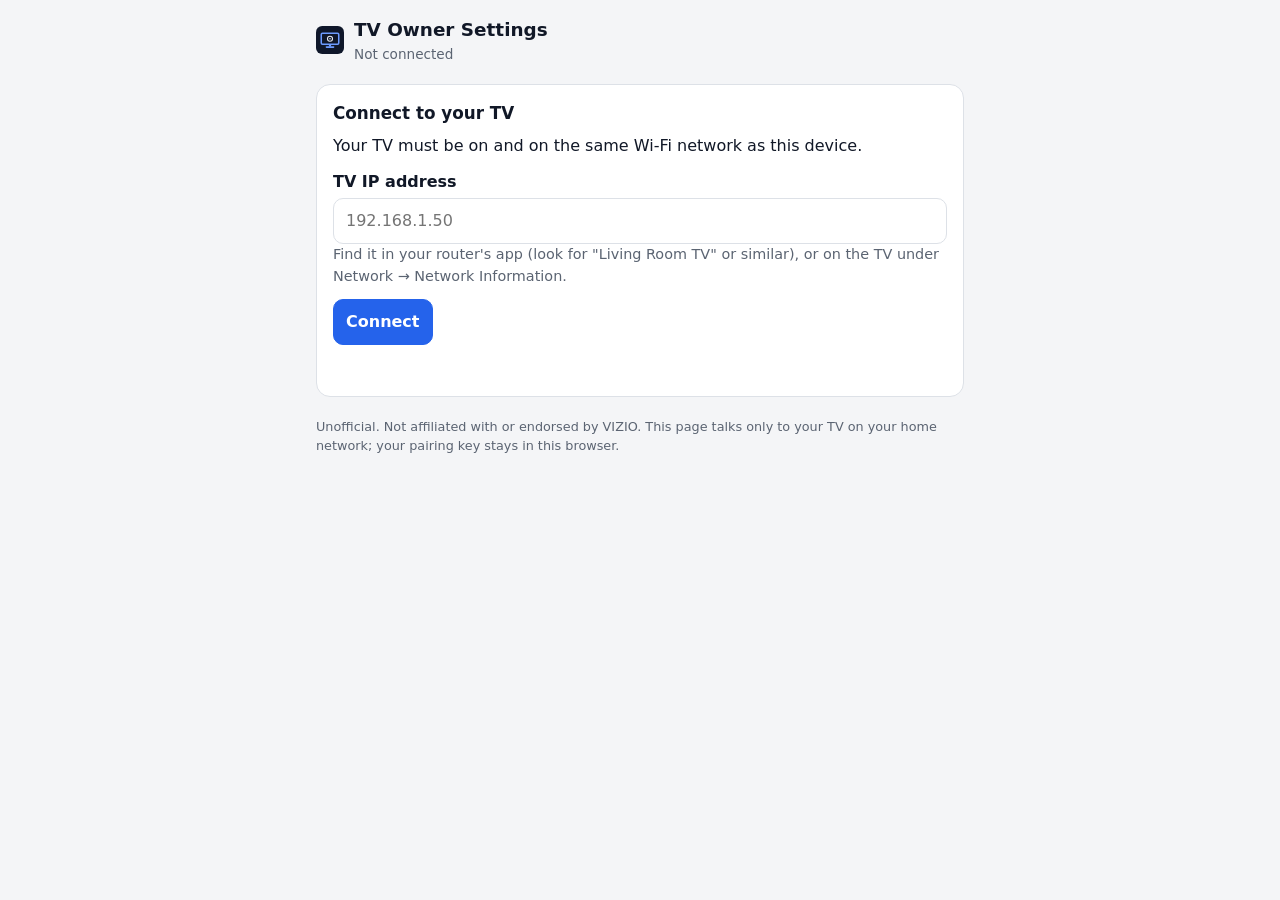
==== web/index.html @ 63c20123 "TV Owner Settings: PWA prototype and TV API tools Co-Authored-By: Claude Opus 5.5 <noreply@anthropic" ====
<!doctype html>
<html lang="en">
<head>
  <meta charset="utf-8">
  <meta name="viewport" content="width=device-width, initial-scale=1, viewport-fit=cover">
  <title>TV Owner Settings</title>
  <meta name="description" content="Unofficial settings app for Vizio SmartCast TVs. Pair with your TV and change its settings over your home network.">
  <meta name="theme-color" content="#0f172a">
  <link rel="manifest" href="manifest.webmanifest">
  <link rel="icon" href="icon.svg" type="image/svg+xml">
  <link rel="apple-touch-icon" href="icon-192.png">
  <link rel="stylesheet" href="style.css">
</head>
<body>
  <header class="top">
    <div class="brand">
      <img src="icon.svg" alt="" width="28" height="28">
      <div>
        <h1>TV Owner Settings</h1>
        <p class="sub" id="tv-label">Not connected</p>
      </div>
    </div>
    <button class="link" id="btn-forget" hidden>Forget TV</button>
  </header>

  <main>
    <!-- Step 1: where is the TV -->
    <section class="card" id="view-connect" hidden>
      <h2>Connect to your TV</h2>
      <p>Your TV must be on and on the same Wi-Fi network as this device.</p>
      <label for="ip">TV IP address</label>
      <input id="ip" inputmode="decimal" autocomplete="off" placeholder="192.168.1.50">
      <p class="hint">Find it in your router's app (look for "Living Room TV" or similar), or on the TV under Network &rarr; Network Information.</p>
      <button class="primary" id="btn-connect">Connect</button>
      <p class="status" id="connect-status" role="status"></p>
    </section>

    <!-- Step 2: one-time certificate trust -->
    <section class="card" id="view-trust" hidden>
      <h2>Let this browser talk to your TV</h2>
      <p>Your TV uses a security certificate that browsers don't recognize. You only need to approve it once:</p>
      <ol>
        <li>Tap <strong>Open TV link</strong>. A warning page opens in a new tab.</li>
        <li>Choose <strong>Advanced</strong>, then <strong>Proceed</strong> (or <strong>Show Details &rarr; visit this website</strong> on iPhone).</li>
        <li>You'll land on a plain page that says <strong>Unhandled Exception</strong>. That's normal: it means the TV answered. Close that tab and tap <strong>Retry</strong> here.</li>
      </ol>
      <div class="row">
        <a class="button primary" id="trust-link" target="_blank" rel="noopener">Open TV link</a>
        <button id="btn-retry">Retry</button>
      </div>
      <p class="hint">If your browser asks to <em>access devices on your local network</em>, choose Allow.</p>
      <button class="link" id="btn-change-ip">Use a different IP address</button>
      <p class="status" id="trust-status" role="status"></p>
    </section>

    <!-- Step 3: pairing -->
    <section class="card" id="view-pair" hidden>
      <h2>Pair with your TV</h2>
      <p>Tap <strong>Show PIN on TV</strong>. A 4-digit PIN appears on your TV screen. Type it below.</p>
      <button class="primary" id="btn-pair-start">Show PIN on TV</button>
      <div id="pin-box" hidden>
        <label for="pin">PIN shown on TV</label>
        <input id="pin" inputmode="numeric" maxlength="4" autocomplete="one-time-code" placeholder="0000">
        <div class="row">
          <button class="primary" id="btn-pair-finish">Pair</button>
          <button id="btn-pair-cancel">Cancel</button>
        </div>
      </div>
      <p class="status" id="pair-status" role="status"></p>
    </section>

    <!-- Step 4: settings -->
    <section id="view-settings" hidden>
      <div id="quick" class="card">
        <h2>Common fixes</h2>
        <div id="quick-list" class="list"></div>
      </div>
      <div class="card">
        <nav class="crumbs" id="crumbs" aria-label="Settings path"></nav>
        <p class="warn" id="menu-warn" hidden></p>
        <div id="menu-list" class="list"></div>
      </div>
    </section>
  </main>

  <div class="toast" id="toast" role="status" aria-live="polite" hidden></div>

  <footer>
    Unofficial. Not affiliated with or endorsed by VIZIO. This page talks only to your TV on your home network;
    your pairing key stays in this browser.
  </footer>

  <script src="app.js"></script>
</body>
</html>
---- web/style.css ----
:root {
  --bg: #f4f5f7;
  --surface: #ffffff;
  --text: #111827;
  --muted: #5b6472;
  --border: #dde1e7;
  --accent: #2563eb;
  --accent-text: #ffffff;
  --danger: #b42318;
  --warn-bg: #fff7e6;
  --warn-text: #7a4b00;
  --ok: #067647;
  color-scheme: light;
}
@media (prefers-color-scheme: dark) {
  :root:not([data-theme="light"]) {
    --bg: #0b1020;
    --surface: #141a2e;
    --text: #e7eaf2;
    --muted: #9aa3b5;
    --border: #2a3350;
    --accent: #6d9bff;
    --accent-text: #0b1020;
    --danger: #ff8a7a;
    --warn-bg: #2d2412;
    --warn-text: #f5d08a;
    --ok: #6fd3a3;
    color-scheme: dark;
  }
}
:root[data-theme="dark"] {
  --bg: #0b1020;
  --surface: #141a2e;
  --text: #e7eaf2;
  --muted: #9aa3b5;
  --border: #2a3350;
  --accent: #6d9bff;
  --accent-text: #0b1020;
  --danger: #ff8a7a;
  --warn-bg: #2d2412;
  --warn-text: #f5d08a;
  --ok: #6fd3a3;
  color-scheme: dark;
}

* { box-sizing: border-box; }
[hidden] { display: none !important; }
body {
  margin: 0;
  background: var(--bg);
  color: var(--text);
  font: 16px/1.5 system-ui, -apple-system, "Segoe UI", Roboto, sans-serif;
  padding: env(safe-area-inset-top) 0 env(safe-area-inset-bottom);
}
main, header.top, footer { max-width: 680px; margin: 0 auto; padding: 0 16px; }

header.top {
  display: flex; align-items: center; justify-content: space-between; gap: 12px;
  padding-top: 16px; padding-bottom: 8px;
}
.brand { display: flex; align-items: center; gap: 10px; min-width: 0; }
.brand h1 { font-size: 1.15rem; margin: 0; }
.sub { margin: 0; color: var(--muted); font-size: .85rem; overflow-wrap: anywhere; }

.card {
  background: var(--surface); border: 1px solid var(--border); border-radius: 14px;
  padding: 16px; margin: 12px 0;
}
.card h2 { font-size: 1.05rem; margin: 0 0 8px; }
.card p, .card ol { margin: 0 0 12px; }
.card ol { padding-left: 20px; }
code { font-size: .9em; }

label { display: block; font-weight: 600; margin: 8px 0 4px; }
input, select, button, .button {
  font: inherit; border-radius: 10px; border: 1px solid var(--border);
  background: var(--surface); color: var(--text); padding: 10px 12px; min-height: 44px;
}
input { width: 100%; }
button, .button { cursor: pointer; display: inline-flex; align-items: center; justify-content: center; text-decoration: none; }
button.primary, .button.primary { background: var(--accent); color: var(--accent-text); border-color: var(--accent); font-weight: 600; }
button.danger { color: var(--danger); border-color: var(--danger); }
button.link { background: none; border: none; color: var(--accent); padding: 4px 0; min-height: 0; }
button:disabled, select:disabled, input:disabled { opacity: .5; cursor: not-allowed; }
.row { display: flex; gap: 8px; flex-wrap: wrap; margin: 8px 0; }
.hint { color: var(--muted); font-size: .9rem; }
.status { min-height: 1.5em; margin: 8px 0 0; font-size: .95rem; }
.status.error { color: var(--danger); }
.status.ok { color: var(--ok); }
.warn { background: var(--warn-bg); color: var(--warn-text); padding: 10px 12px; border-radius: 10px; font-size: .92rem; }

.crumbs { display: flex; flex-wrap: wrap; gap: 4px; align-items: center; margin-bottom: 8px; font-size: .95rem; }
.crumbs button { background: none; border: none; color: var(--accent); padding: 4px 2px; min-height: 0; }
.crumbs span { color: var(--muted); }

.list { display: flex; flex-direction: column; }
.item {
  display: flex; align-items: center; justify-content: space-between; gap: 12px;
  padding: 10px 0; border-top: 1px solid var(--border); min-height: 52px;
}
.list .item:first-child { border-top: none; }
.item .name { font-weight: 500; min-width: 0; overflow-wrap: anywhere; }
.item .path { display: block; color: var(--muted); font-size: .78rem; font-weight: 400; }
.item .control { flex-shrink: 0; display: flex; align-items: center; gap: 8px; max-width: 60%; }
.item .value { color: var(--muted); text-align: right; overflow-wrap: anywhere; font-size: .92rem; }
.item select { max-width: 100%; }
.item.menu { cursor: pointer; }
.item.menu .chev { color: var(--muted); font-size: 1.2rem; }
.item input[type="range"] { width: 140px; padding: 0; min-height: 32px; }
.item output { min-width: 3ch; text-align: right; font-variant-numeric: tabular-nums; }

.toast {
  position: fixed; left: 50%; bottom: calc(16px + env(safe-area-inset-bottom)); transform: translateX(-50%);
  background: var(--text); color: var(--bg); padding: 10px 16px; border-radius: 10px;
  max-width: calc(100% - 32px); font-size: .95rem; box-shadow: 0 6px 24px rgb(0 0 0 / .25);
}
footer { color: var(--muted); font-size: .8rem; padding-top: 8px; padding-bottom: 24px; }

@media (max-width: 480px) {
  .item { flex-wrap: wrap; }
  .item .control { max-width: 100%; width: 100%; justify-content: flex-end; }
  .item.menu .control { width: auto; }
  .item input[type="range"] { flex: 1; width: auto; }
}
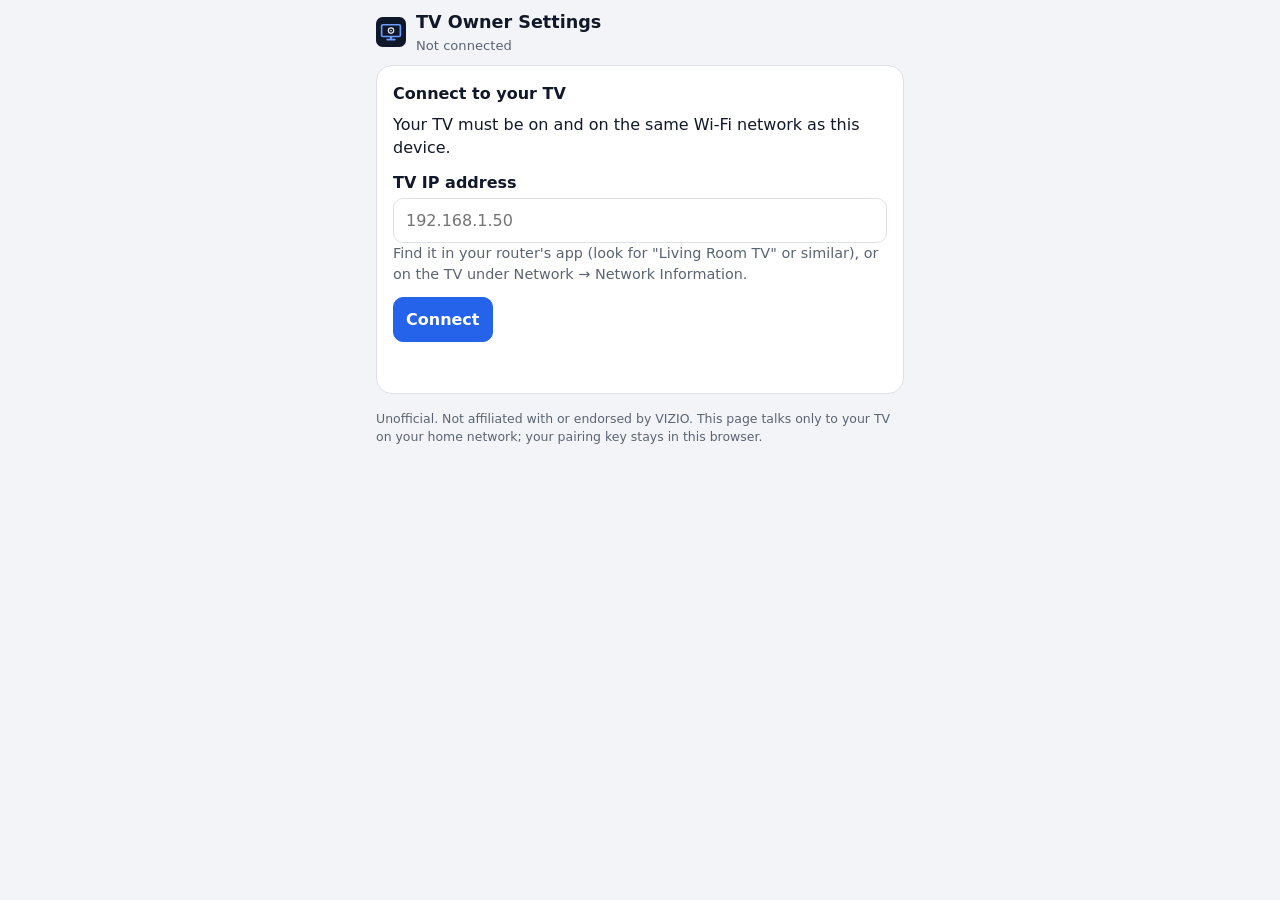
==== commit 5c61c7fb: "Remote home screen, back navigation with scroll restore, setting steppers - Home screen is now a rem" ====
--- a/web/index.html
+++ b/web/index.html
@@ -4,7 +4,7 @@
   <meta charset="utf-8">
   <meta name="viewport" content="width=device-width, initial-scale=1, viewport-fit=cover">
   <title>TV Owner Settings</title>
-  <meta name="description" content="Unofficial settings app for Vizio SmartCast TVs. Pair with your TV and change its settings over your home network.">
+  <meta name="description" content="Unofficial remote and settings app for Vizio SmartCast TVs. Pair with your TV and control it over your home network.">
   <meta name="theme-color" content="#0f172a">
   <link rel="manifest" href="manifest.webmanifest">
   <link rel="icon" href="icon.svg" type="image/svg+xml">
@@ -13,12 +13,13 @@
 </head>
 <body>
   <header class="top">
-    <div class="brand">
-      <img src="icon.svg" alt="" width="28" height="28">
-      <div>
-        <h1>TV Owner Settings</h1>
-        <p class="sub" id="tv-label">Not connected</p>
-      </div>
+    <button class="icon-btn" id="btn-back" aria-label="Back" hidden>
+      <svg viewBox="0 0 24 24" width="22" height="22" aria-hidden="true"><path d="M15 5l-7 7 7 7" fill="none" stroke="currentColor" stroke-width="2.4" stroke-linecap="round" stroke-linejoin="round"/></svg>
+    </button>
+    <img class="logo" id="logo" src="icon.svg" alt="" width="30" height="30">
+    <div class="titles">
+      <h1 id="page-title">TV Owner Settings</h1>
+      <p class="sub" id="tv-label">Not connected</p>
     </div>
     <button class="link" id="btn-forget" hidden>Forget TV</button>
   </header>
@@ -69,14 +70,73 @@
       <p class="status" id="pair-status" role="status"></p>
     </section>
 
-    <!-- Step 4: settings -->
-    <section id="view-settings" hidden>
-      <div id="quick" class="card">
+    <!-- Home: remote + shortcuts -->
+    <section id="view-home" hidden>
+      <div class="card remote" aria-label="Remote control">
+        <div class="remote-top">
+          <button class="key power" data-key="POW_TOGGLE" aria-label="Power">
+            <svg viewBox="0 0 24 24" aria-hidden="true"><path d="M12 3v8M6.3 6.8a8 8 0 1 0 11.4 0" fill="none" stroke="currentColor" stroke-width="2.2" stroke-linecap="round"/></svg>
+          </button>
+          <button class="key" data-key="INPUT_NEXT">Input</button>
+          <button class="key" data-key="SMARTCAST">Home</button>
+          <button class="key" data-key="MUTE_TOGGLE" aria-label="Mute">
+            <svg viewBox="0 0 24 24" aria-hidden="true"><path d="M4 9h4l5-4v14l-5-4H4z" fill="currentColor"/><path d="M16 9l5 6M21 9l-5 6" stroke="currentColor" stroke-width="2" stroke-linecap="round"/></svg>
+          </button>
+        </div>
+
+        <div class="dpad">
+          <button class="key up" data-key="UP" data-repeat aria-label="Up">&#9650;</button>
+          <button class="key left" data-key="LEFT" data-repeat aria-label="Left">&#9664;</button>
+          <button class="key ok" data-key="OK">OK</button>
+          <button class="key right" data-key="RIGHT" data-repeat aria-label="Right">&#9654;</button>
+          <button class="key down" data-key="DOWN" data-repeat aria-label="Down">&#9660;</button>
+        </div>
+
+        <div class="remote-row">
+          <button class="key" data-key="BACK">Back</button>
+          <button class="key" data-key="MENU">Menu</button>
+          <button class="key" data-key="INFO">Info</button>
+          <button class="key" data-key="EXIT">Exit</button>
+        </div>
+
+        <div class="rockers">
+          <div class="rocker">
+            <button class="key" data-key="VOL_UP" data-repeat aria-label="Volume up">+</button>
+            <span class="rocker-label">Vol <output id="vol-level"></output></span>
+            <button class="key" data-key="VOL_DOWN" data-repeat aria-label="Volume down">&minus;</button>
+          </div>
+          <div class="media">
+            <button class="key" data-key="SEEK_BACK" aria-label="Rewind">&#9194;</button>
+            <button class="key" data-key="PLAY" aria-label="Play">&#9654;</button>
+            <button class="key" data-key="PAUSE" aria-label="Pause">&#10074;&#10074;</button>
+            <button class="key" data-key="SEEK_FWD" aria-label="Fast forward">&#9193;</button>
+          </div>
+          <div class="rocker">
+            <button class="key" data-key="CH_UP" data-repeat aria-label="Channel up">+</button>
+            <span class="rocker-label">Ch</span>
+            <button class="key" data-key="CH_DOWN" data-repeat aria-label="Channel down">&minus;</button>
+          </div>
+        </div>
+
+        <div class="inputs" id="inputs" aria-label="Inputs"></div>
+      </div>
+
+      <div class="card" id="quick">
         <h2>Common fixes</h2>
         <div id="quick-list" class="list"></div>
       </div>
+
       <div class="card">
-        <nav class="crumbs" id="crumbs" aria-label="Settings path"></nav>
+        <a class="item menu" href="#/settings">
+          <span class="name">All settings</span>
+          <span class="chev" aria-hidden="true">&rsaquo;</span>
+        </a>
+      </div>
+    </section>
+
+    <!-- Settings menus -->
+    <section id="view-settings" hidden>
+      <div class="card">
         <p class="warn" id="menu-warn" hidden></p>
         <div id="menu-list" class="list"></div>
       </div>
--- a/web/style.css
+++ b/web/style.css
@@ -1,6 +1,7 @@
 :root {
-  --bg: #f4f5f7;
+  --bg: #f3f4f7;
   --surface: #ffffff;
+  --surface-2: #eef0f4;
   --text: #111827;
   --muted: #5b6472;
   --border: #dde1e7;
@@ -10,36 +11,44 @@
   --warn-bg: #fff7e6;
   --warn-text: #7a4b00;
   --ok: #067647;
+  --key: #e7eaf0;
+  --key-active: #d3d8e2;
   color-scheme: light;
 }
 @media (prefers-color-scheme: dark) {
   :root:not([data-theme="light"]) {
     --bg: #0b1020;
     --surface: #141a2e;
+    --surface-2: #1b2340;
     --text: #e7eaf2;
     --muted: #9aa3b5;
-    --border: #2a3350;
+    --border: #262f4b;
     --accent: #6d9bff;
     --accent-text: #0b1020;
     --danger: #ff8a7a;
     --warn-bg: #2d2412;
     --warn-text: #f5d08a;
     --ok: #6fd3a3;
+    --key: #222b48;
+    --key-active: #2f3a60;
     color-scheme: dark;
   }
 }
 :root[data-theme="dark"] {
   --bg: #0b1020;
   --surface: #141a2e;
+  --surface-2: #1b2340;
   --text: #e7eaf2;
   --muted: #9aa3b5;
-  --border: #2a3350;
+  --border: #262f4b;
   --accent: #6d9bff;
   --accent-text: #0b1020;
   --danger: #ff8a7a;
   --warn-bg: #2d2412;
   --warn-text: #f5d08a;
   --ok: #6fd3a3;
+  --key: #222b48;
+  --key-active: #2f3a60;
   color-scheme: dark;
 }
 
@@ -49,76 +58,130 @@
   margin: 0;
   background: var(--bg);
   color: var(--text);
-  font: 16px/1.5 system-ui, -apple-system, "Segoe UI", Roboto, sans-serif;
-  padding: env(safe-area-inset-top) 0 env(safe-area-inset-bottom);
+  font: 16px/1.45 system-ui, -apple-system, "Segoe UI", Roboto, sans-serif;
+  padding-bottom: env(safe-area-inset-bottom);
+  -webkit-tap-highlight-color: transparent;
 }
-main, header.top, footer { max-width: 680px; margin: 0 auto; padding: 0 16px; }
+main, footer { max-width: 560px; margin: 0 auto; padding: 0 16px; }
 
+/* Header */
 header.top {
-  display: flex; align-items: center; justify-content: space-between; gap: 12px;
-  padding-top: 16px; padding-bottom: 8px;
+  position: sticky; top: 0; z-index: 5;
+  display: flex; align-items: center; gap: 10px;
+  max-width: 560px; margin: 0 auto;
+  padding: calc(10px + env(safe-area-inset-top)) 16px 10px;
+  background: var(--bg);
 }
-.brand { display: flex; align-items: center; gap: 10px; min-width: 0; }
-.brand h1 { font-size: 1.15rem; margin: 0; }
-.sub { margin: 0; color: var(--muted); font-size: .85rem; overflow-wrap: anywhere; }
+.titles { flex: 1; min-width: 0; }
+.titles h1 { font-size: 1.1rem; margin: 0; white-space: nowrap; overflow: hidden; text-overflow: ellipsis; }
+.sub { margin: 0; color: var(--muted); font-size: .82rem; white-space: nowrap; overflow: hidden; text-overflow: ellipsis; }
+.icon-btn {
+  width: 40px; height: 40px; min-height: 0; padding: 0; border-radius: 12px;
+  background: var(--surface); border: 1px solid var(--border); color: var(--text);
+}
 
+/* Cards and forms */
 .card {
-  background: var(--surface); border: 1px solid var(--border); border-radius: 14px;
-  padding: 16px; margin: 12px 0;
+  background: var(--surface); border: 1px solid var(--border); border-radius: 16px;
+  padding: 16px; margin: 0 0 12px;
 }
-.card h2 { font-size: 1.05rem; margin: 0 0 8px; }
+.card h2 { font-size: 1rem; margin: 0 0 8px; }
 .card p, .card ol { margin: 0 0 12px; }
 .card ol { padding-left: 20px; }
 code { font-size: .9em; }
-
 label { display: block; font-weight: 600; margin: 8px 0 4px; }
 input, select, button, .button {
   font: inherit; border-radius: 10px; border: 1px solid var(--border);
   background: var(--surface); color: var(--text); padding: 10px 12px; min-height: 44px;
 }
 input { width: 100%; }
-button, .button { cursor: pointer; display: inline-flex; align-items: center; justify-content: center; text-decoration: none; }
+button, .button {
+  cursor: pointer; display: inline-flex; align-items: center; justify-content: center;
+  text-decoration: none; touch-action: manipulation; user-select: none; -webkit-user-select: none;
+}
 button.primary, .button.primary { background: var(--accent); color: var(--accent-text); border-color: var(--accent); font-weight: 600; }
 button.danger { color: var(--danger); border-color: var(--danger); }
 button.link { background: none; border: none; color: var(--accent); padding: 4px 0; min-height: 0; }
-button:disabled, select:disabled, input:disabled { opacity: .5; cursor: not-allowed; }
+button:disabled, select:disabled, input:disabled { opacity: .45; cursor: not-allowed; }
 .row { display: flex; gap: 8px; flex-wrap: wrap; margin: 8px 0; }
 .hint { color: var(--muted); font-size: .9rem; }
 .status { min-height: 1.5em; margin: 8px 0 0; font-size: .95rem; }
 .status.error { color: var(--danger); }
 .status.ok { color: var(--ok); }
-.warn { background: var(--warn-bg); color: var(--warn-text); padding: 10px 12px; border-radius: 10px; font-size: .92rem; }
+.warn { background: var(--warn-bg); color: var(--warn-text); padding: 10px 12px; border-radius: 10px; font-size: .9rem; }
 
-.crumbs { display: flex; flex-wrap: wrap; gap: 4px; align-items: center; margin-bottom: 8px; font-size: .95rem; }
-.crumbs button { background: none; border: none; color: var(--accent); padding: 4px 2px; min-height: 0; }
-.crumbs span { color: var(--muted); }
+/* Remote */
+.remote { padding: 18px 16px; }
+.key {
+  background: var(--key); border: none; color: var(--text); border-radius: 14px;
+  min-height: 48px; font-weight: 600; font-size: .95rem; transition: background .08s, transform .08s;
+}
+.key:active, .key.pressed { background: var(--key-active); transform: scale(.96); }
+.key svg { width: 22px; height: 22px; }
+.remote-top { display: grid; grid-template-columns: repeat(4, 1fr); gap: 8px; }
+.key.power { color: var(--danger); }
+.remote-row { display: grid; grid-template-columns: repeat(4, 1fr); gap: 8px; }
 
+.dpad {
+  display: grid; grid-template-columns: repeat(3, 64px); grid-template-rows: repeat(3, 64px);
+  gap: 6px; justify-content: center; margin: 18px 0;
+}
+.dpad .key { min-height: 0; border-radius: 18px; font-size: 1.05rem; }
+.dpad .up { grid-area: 1 / 2; }
+.dpad .left { grid-area: 2 / 1; }
+.dpad .ok { grid-area: 2 / 2; background: var(--accent); color: var(--accent-text); border-radius: 50%; }
+.dpad .right { grid-area: 2 / 3; }
+.dpad .down { grid-area: 3 / 2; }
+
+.rockers { display: grid; grid-template-columns: 56px 1fr 56px; gap: 10px; align-items: center; margin-top: 14px; }
+.rocker { display: flex; flex-direction: column; align-items: stretch; gap: 4px; }
+.rocker .key { min-height: 46px; font-size: 1.3rem; }
+.rocker-label { text-align: center; color: var(--muted); font-size: .78rem; font-weight: 600; }
+.rocker-label output { font-variant-numeric: tabular-nums; }
+.media { display: grid; grid-template-columns: repeat(2, 1fr); gap: 8px; }
+.media .key { min-height: 44px; }
+
+.inputs { display: flex; gap: 8px; flex-wrap: wrap; margin-top: 16px; }
+.inputs:empty { display: none; }
+.chip {
+  border-radius: 999px; min-height: 36px; padding: 6px 14px; font-size: .88rem;
+  background: var(--surface-2); border: 1px solid var(--border);
+}
+.chip.selected { background: var(--accent); color: var(--accent-text); border-color: var(--accent); font-weight: 600; }
+
+/* Settings lists */
 .list { display: flex; flex-direction: column; }
 .item {
   display: flex; align-items: center; justify-content: space-between; gap: 12px;
-  padding: 10px 0; border-top: 1px solid var(--border); min-height: 52px;
+  padding: 12px 0; border-top: 1px solid var(--border); min-height: 52px; color: inherit; text-decoration: none;
 }
-.list .item:first-child { border-top: none; }
+.list .item:first-child, .card > .item:first-child { border-top: none; }
+.card > .item { padding: 4px 0; min-height: 40px; }
 .item .name { font-weight: 500; min-width: 0; overflow-wrap: anywhere; }
-.item .path { display: block; color: var(--muted); font-size: .78rem; font-weight: 400; }
-.item .control { flex-shrink: 0; display: flex; align-items: center; gap: 8px; max-width: 60%; }
+.item .path { display: block; color: var(--muted); font-size: .76rem; font-weight: 400; }
+.item .control { flex-shrink: 0; display: flex; align-items: center; gap: 8px; max-width: 58%; }
 .item .value { color: var(--muted); text-align: right; overflow-wrap: anywhere; font-size: .92rem; }
-.item select { max-width: 100%; }
+.item select { max-width: 100%; background: var(--surface-2); }
 .item.menu { cursor: pointer; }
-.item.menu .chev { color: var(--muted); font-size: 1.2rem; }
-.item input[type="range"] { width: 140px; padding: 0; min-height: 32px; }
-.item output { min-width: 3ch; text-align: right; font-variant-numeric: tabular-nums; }
+.item .chev { color: var(--muted); font-size: 1.4rem; line-height: 1; }
+
+/* Number settings: name + value on one line, stepper underneath */
+.item.number { flex-wrap: wrap; }
+.item.number .num { font-variant-numeric: tabular-nums; color: var(--muted); min-width: 3ch; text-align: right; }
+.stepper { display: flex; align-items: center; gap: 10px; width: 100%; }
+.stepper button { width: 44px; height: 44px; min-height: 0; padding: 0; border-radius: 12px; font-size: 1.3rem; background: var(--surface-2); flex-shrink: 0; }
+.stepper input[type="range"] { flex: 1; min-width: 0; min-height: 32px; padding: 0; border: none; background: none; accent-color: var(--accent); }
 
 .toast {
   position: fixed; left: 50%; bottom: calc(16px + env(safe-area-inset-bottom)); transform: translateX(-50%);
-  background: var(--text); color: var(--bg); padding: 10px 16px; border-radius: 10px;
-  max-width: calc(100% - 32px); font-size: .95rem; box-shadow: 0 6px 24px rgb(0 0 0 / .25);
+  background: var(--text); color: var(--bg); padding: 10px 16px; border-radius: 12px; z-index: 10;
+  max-width: calc(100% - 32px); font-size: .92rem; box-shadow: 0 6px 24px rgb(0 0 0 / .25);
 }
-footer { color: var(--muted); font-size: .8rem; padding-top: 8px; padding-bottom: 24px; }
+.toast.error { background: var(--danger); color: #fff; }
+footer { color: var(--muted); font-size: .78rem; padding-top: 4px; padding-bottom: 24px; }
 
-@media (max-width: 480px) {
-  .item { flex-wrap: wrap; }
-  .item .control { max-width: 100%; width: 100%; justify-content: flex-end; }
-  .item.menu .control { width: auto; }
-  .item input[type="range"] { flex: 1; width: auto; }
+@media (max-width: 400px) {
+  .dpad { grid-template-columns: repeat(3, 58px); grid-template-rows: repeat(3, 58px); }
+  .item:not(.menu):not(.number) { flex-wrap: wrap; }
+  .item:not(.menu):not(.number) .control { max-width: 100%; width: 100%; justify-content: flex-end; }
 }
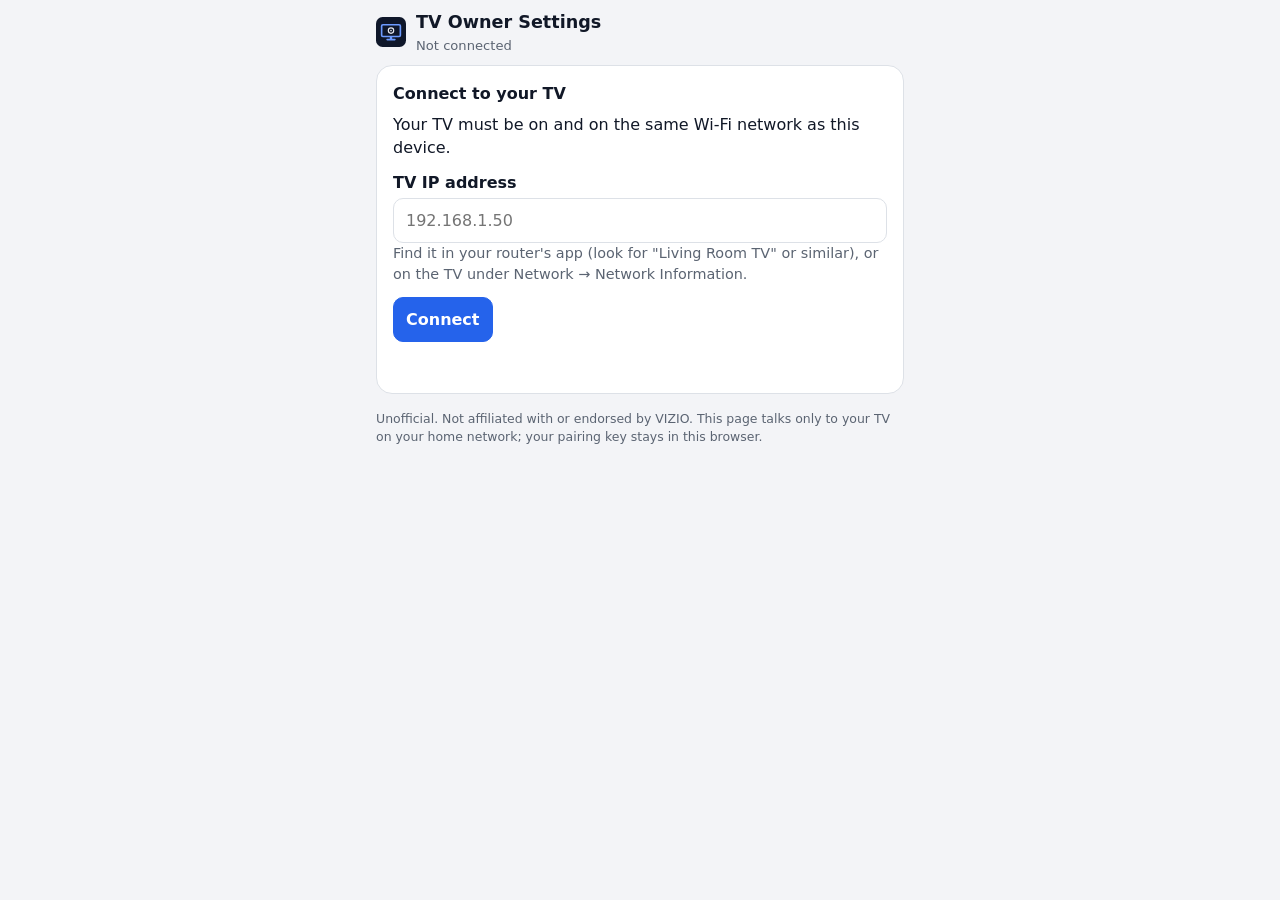
==== commit 7a8eab7c: "Remote: app launcher, text entry, number pad, exact volume, screen off, picture mode - Apps row laun" ====
--- a/web/index.html
+++ b/web/index.html
@@ -118,7 +118,45 @@
           </div>
         </div>
 
+        <div class="stepper volume" id="volume-row" hidden>
+          <button id="vol-minus" aria-label="Volume down one step">&minus;</button>
+          <input type="range" id="vol-slider" min="0" max="100" step="1" aria-label="Volume">
+          <button id="vol-plus" aria-label="Volume up one step">+</button>
+          <output id="vol-num" aria-live="polite"></output>
+        </div>
+
+        <div class="remote-row extras">
+          <button class="key" id="btn-numpad" aria-expanded="false" aria-controls="numpad">123</button>
+          <button class="key" data-key="GUIDE">Guide</button>
+          <button class="key" id="btn-blank" title="Turns the picture off; sound keeps playing. Any arrow key turns it back on.">Screen off</button>
+        </div>
+
+        <div class="numpad" id="numpad" hidden>
+          <button class="key" data-key="NUM_1">1</button>
+          <button class="key" data-key="NUM_2">2</button>
+          <button class="key" data-key="NUM_3">3</button>
+          <button class="key" data-key="NUM_4">4</button>
+          <button class="key" data-key="NUM_5">5</button>
+          <button class="key" data-key="NUM_6">6</button>
+          <button class="key" data-key="NUM_7">7</button>
+          <button class="key" data-key="NUM_8">8</button>
+          <button class="key" data-key="NUM_9">9</button>
+          <button class="key" data-key="CH_PREV">Prev</button>
+          <button class="key" data-key="NUM_0">0</button>
+          <button class="key" data-key="OK">Enter</button>
+        </div>
+
+        <form class="type-row" id="type-form" autocomplete="off">
+          <input id="type-text" placeholder="Type into a search box on the TV" aria-label="Text to type on the TV" enterkeyhint="send">
+          <button class="key" type="submit">Send</button>
+        </form>
+
         <div class="inputs" id="inputs" aria-label="Inputs"></div>
+      </div>
+
+      <div class="card" id="apps-card" hidden>
+        <h2>Apps</h2>
+        <div class="apps" id="apps"></div>
       </div>
 
       <div class="card" id="quick">
--- a/web/style.css
+++ b/web/style.css
@@ -141,6 +141,16 @@
 .media { display: grid; grid-template-columns: repeat(2, 1fr); gap: 8px; }
 .media .key { min-height: 44px; }
 
+.stepper.volume { margin-top: 14px; }
+.stepper.volume output { min-width: 3ch; text-align: right; color: var(--muted); font-variant-numeric: tabular-nums; }
+.remote-row.extras { grid-template-columns: repeat(3, 1fr); margin-top: 12px; }
+.numpad { display: grid; grid-template-columns: repeat(3, 1fr); gap: 8px; margin-top: 10px; }
+.type-row { display: flex; gap: 8px; margin-top: 12px; }
+.type-row input { flex: 1; min-width: 0; background: var(--surface-2); }
+.type-row .key { padding: 0 16px; }
+.apps { display: grid; grid-template-columns: repeat(auto-fill, minmax(96px, 1fr)); gap: 8px; }
+.apps .chip { border-radius: 12px; min-height: 44px; }
+
 .inputs { display: flex; gap: 8px; flex-wrap: wrap; margin-top: 16px; }
 .inputs:empty { display: none; }
 .chip {
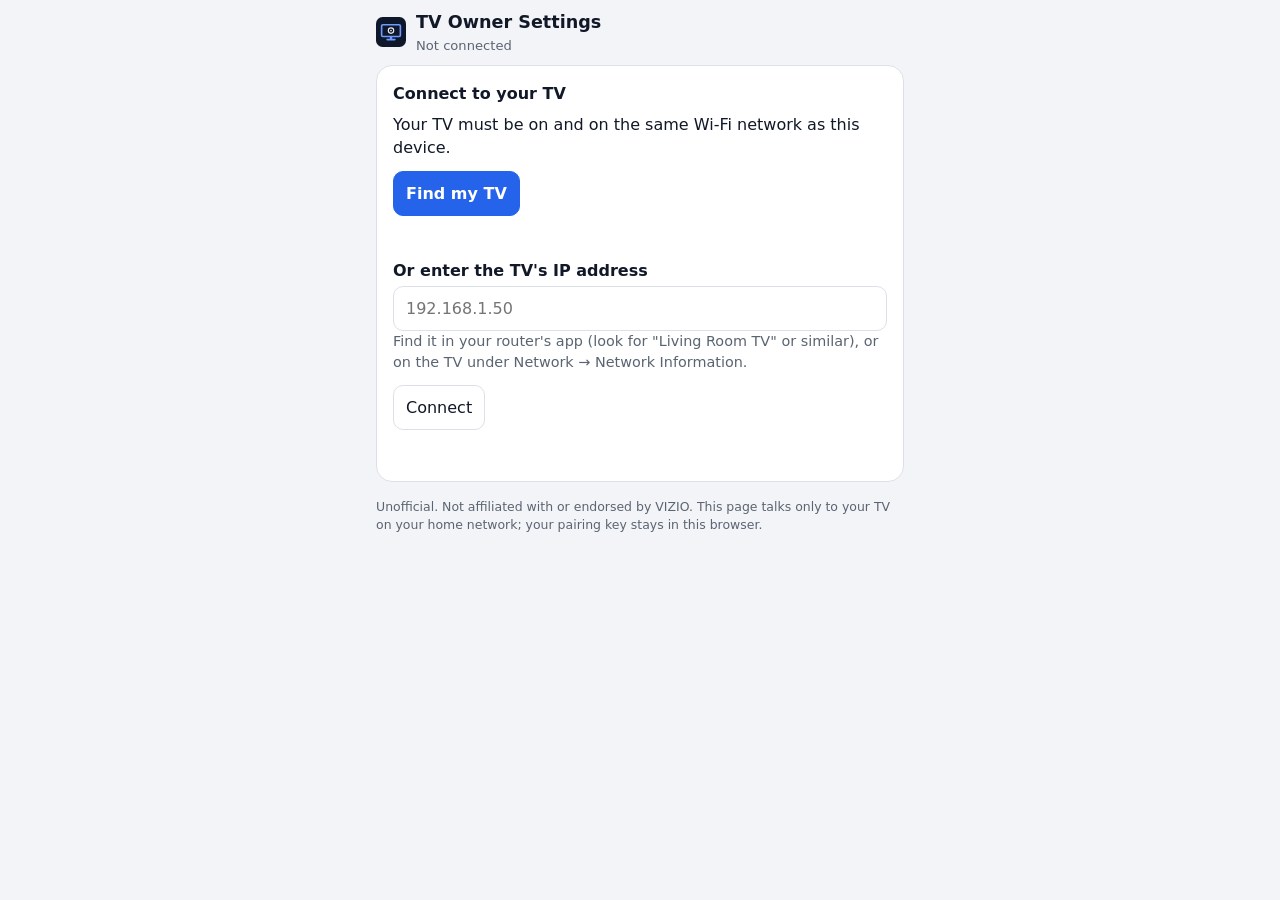
==== commit 5f086034: "Connect: Find my TV scans the local network for Cast + AirPlay devices Probes port 8008 (Cast) on co" ====
--- a/web/index.html
+++ b/web/index.html
@@ -29,16 +29,30 @@
     <section class="card" id="view-connect" hidden>
       <h2>Connect to your TV</h2>
       <p>Your TV must be on and on the same Wi-Fi network as this device.</p>
-      <label for="ip">TV IP address</label>
+      <button class="primary" id="btn-scan">Find my TV</button>
+      <p class="status" id="scan-status" role="status"></p>
+      <div class="list" id="scan-results"></div>
+      <label for="ip">Or enter the TV's IP address</label>
       <input id="ip" inputmode="decimal" autocomplete="off" placeholder="192.168.1.50">
       <p class="hint">Find it in your router's app (look for "Living Room TV" or similar), or on the TV under Network &rarr; Network Information.</p>
-      <button class="primary" id="btn-connect">Connect</button>
+      <button id="btn-connect">Connect</button>
       <p class="status" id="connect-status" role="status"></p>
     </section>
 
     <!-- Step 2: one-time certificate trust -->
     <section class="card" id="view-trust" hidden>
       <h2>Let this browser talk to your TV</h2>
+
+      <div class="warn" id="lna-denied" hidden>
+        <p><strong>This browser is blocking this site from reaching devices on your home network.</strong></p>
+        <p>Tap the icon to the left of the address bar &rarr; <strong>Permissions</strong> (or <strong>Site settings</strong>) &rarr; <strong>Local network access</strong> &rarr; <strong>Allow</strong>. Then tap Retry.</p>
+        <p>On Android, also check Settings &rarr; Apps &rarr; Chrome &rarr; Permissions &rarr; <strong>Nearby devices</strong> is allowed.</p>
+      </div>
+      <div id="lna-prompt" hidden>
+        <p>First, let this site reach your TV. Your browser will ask; choose <strong>Allow</strong>.</p>
+        <button class="primary" id="btn-lna">Allow access to my TV</button>
+      </div>
+
       <p>Your TV uses a security certificate that browsers don't recognize. You only need to approve it once:</p>
       <ol>
         <li>Tap <strong>Open TV link</strong>. A warning page opens in a new tab.</li>
@@ -47,9 +61,12 @@
       </ol>
       <div class="row">
         <a class="button primary" id="trust-link" target="_blank" rel="noopener">Open TV link</a>
+        <button id="btn-copy-link">Copy link</button>
         <button id="btn-retry">Retry</button>
       </div>
+      <p class="hint">If <strong>Open TV link</strong> says "This site can't be reached", tap <strong>Copy link</strong>, paste it into the address bar of a new tab yourself, and continue from step 2.</p>
       <p class="hint">If your browser asks to <em>access devices on your local network</em>, choose Allow.</p>
+      <p class="hint"><strong>"This site can't be reached"?</strong> Then this device can't see the TV at all. Check that the TV is on, that this device is on the same Wi-Fi as the TV (not mobile data or a guest network), and that any VPN is off. On iPhone, also check Settings &rarr; your browser &rarr; <em>Local Network</em> is on. On Android, check Settings &rarr; Apps &rarr; your browser &rarr; Permissions &rarr; <em>Nearby devices</em> (or <em>Local network</em>) is allowed.</p>
       <button class="link" id="btn-change-ip">Use a different IP address</button>
       <p class="status" id="trust-status" role="status"></p>
     </section>
--- a/web/style.css
+++ b/web/style.css
@@ -141,6 +141,9 @@
 .media { display: grid; grid-template-columns: repeat(2, 1fr); gap: 8px; }
 .media .key { min-height: 44px; }
 
+#scan-results { margin: 4px 0 8px; }
+.item.scan-hit { width: 100%; background: none; border: none; border-top: 1px solid var(--border); border-radius: 0; text-align: left; padding: 12px 0; }
+.list .item.scan-hit:first-child { border-top: none; }
 .stepper.volume { margin-top: 14px; }
 .stepper.volume output { min-width: 3ch; text-align: right; color: var(--muted); font-variant-numeric: tabular-nums; }
 .remote-row.extras { grid-template-columns: repeat(3, 1fr); margin-top: 12px; }
